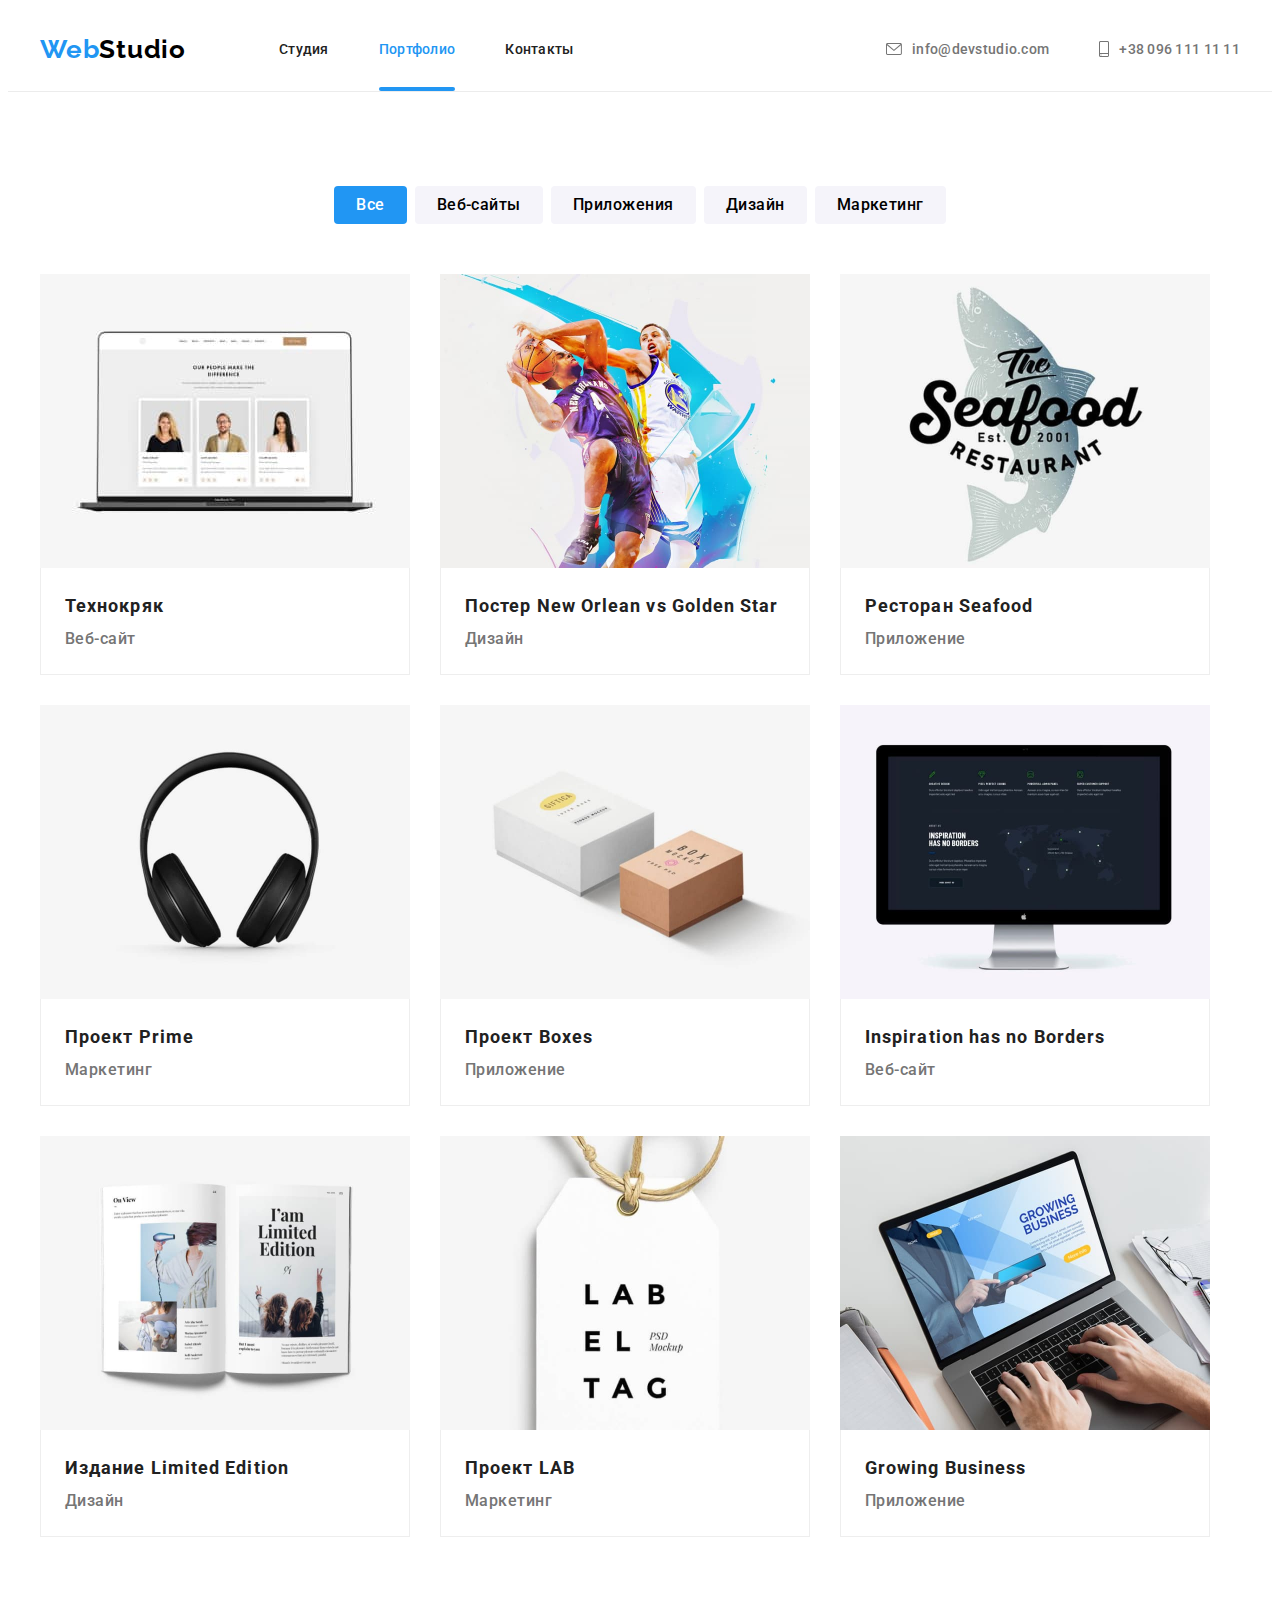
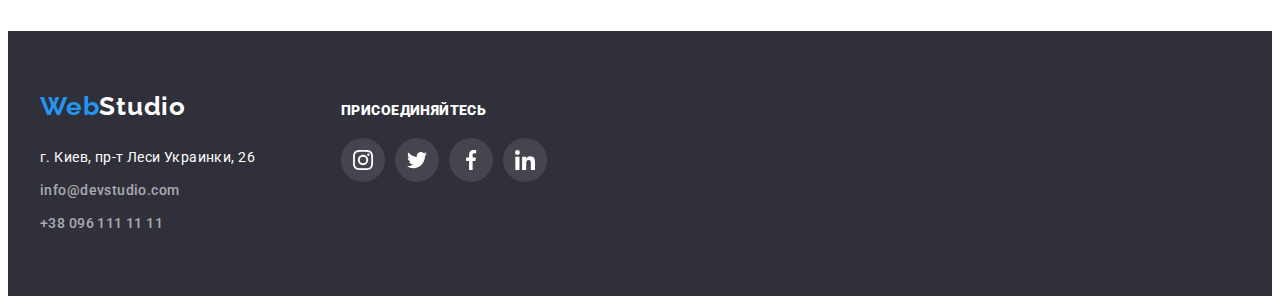
==== portfolio.html @ 6fbf35ed "Copy hw05" ====
<!DOCTYPE html>
<html lang="ru">
  <head>
    <meta charset="UTF-8" />
    <meta name="viewport" content="width=device-width, initial-scale=1.0" />
    <link rel="preconnect" href="https://fonts.googleapis.com" />
    <link rel="preconnect" href="https://fonts.gstatic.com" crossorigin />
    <link
      href="https://fonts.googleapis.com/css2?family=Montserrat:wght@400;700&family=Raleway:wght@700&family=Roboto:wght@400;500;700;900&display=swap"
      rel="stylesheet"
    />
    <title>Web Studio Portfolio</title>
    <link
      rel="stylesheet"
      href="https://cdnjs.cloudflare.com/ajax/libs/modern-normalize/1.1.0/modern-normalize.min.css"
      integrity="sha512-wpPYUAdjBVSE4KJnH1VR1HeZfpl1ub8YT/NKx4PuQ5NmX2tKuGu6U/JRp5y+Y8XG2tV+wKQpNHVUX03MfMFn9Q=="
      crossorigin="anonymous"
      referrerpolicy="no-referrer"
    />
    <link rel="stylesheet" href="./css/styles.css" />
  </head>
  <body>
    <header class="header">
      <div class="container header-flex">
        <a href="./index.html" class="company-logo"
          >Web<span class="secondary-color">Studio</span></a
        >
        <nav class="nav">
          <ul class="nav-list list">
            <li class="nav-list-item">
              <a href="./index.html" class="link">Студия</a>
            </li>
            <li class="nav-list-item">
              <a href="./portfolio.html" class="link current">Портфолио</a>
            </li>
            <li class="nav-list-item"><a href="/" class="link">Контакты</a></li>
          </ul>
        </nav>
        <ul class="contact-list list">
          <li class="contact-list-item">
            <a href="mailto:info@devstudio.com" class="link"
              ><svg class="contact-icon-envelope icon-hover">
                <use href="./images/icons.svg#icon-envelope"></use>
              </svg>
              info@devstudio.com</a
            >
          </li>
          <li class="contact-list-item">
            <a href="tel:+380961111111" class="link"
              ><svg class="contact-icon-tel icon-hover">
                <use href="./images/icons.svg#icon-smartphone"></use>
              </svg>
              +38 096 111 11 11</a
            >
          </li>
        </ul>
      </div>
    </header>
    <main>
      <section class="portfolio section">
        <h1 class="visually-hidden">Портфолио</h1>
        <div class="container">
          <ul class="filter-list list">
            <li class="filter-item">
              <button class="filter-btn current-btn" type="button">Все</button>
            </li>
            <li class="filter-item">
              <button class="filter-btn" type="button">Веб-сайты</button>
            </li>
            <li class="filter-item">
              <button class="filter-btn" type="button">Приложения</button>
            </li>
            <li class="filter-item">
              <button class="filter-btn" type="button">Дизайн</button>
            </li>
            <li class="filter-item">
              <button class="filter-btn" type="button">Маркетинг</button>
            </li>
          </ul>
          <ul class="portfolio-list list">
            <li class="portfolio-item">
              <a href="" class="link portfolio-link">
                <div class="portfolio-wrap">
                  <img
                    src="./images/macbook.jpg"
                    alt="открытый макбук про"
                    width="370"
                  />
                  <div class="portfolio-overlay">
                    <p class="overlay-description">
                      Ресурс предлагает комплексные предложения с разным уровнем
                      функционала и сервисов. Все это позволит посетителю
                      получить исчерпывающие сведения о компании или частном
                      лице.
                    </p>
                  </div>
                </div>
                <div class="portfolio-container">
                  <h2 class="portfolio-item-header">Технокряк</h2>
                  <p class="portfolio-text">Веб-сайт</p>
                </div>
              </a>
            </li>
            <li class="portfolio-item">
              <a href="" class="link portfolio-link"
                ><div class="portfolio-wrap">
                  <img
                    src="./images/poster_new_orlean.jpg"
                    alt="Постер клуба Новый орлеан"
                    width="370"
                  />
                  <div class="portfolio-overlay">
                    <p class="overlay-description">
                      Lorem ipsum dolor sit amet consectetur, adipisicing elit.
                      Accusamus fugiat quibusdam animi corporis, ipsa eum
                      aspernatur vitae reiciendis natus, deleniti eos soluta.
                      Amet quidem natus temporibus. Molestiae dignissimos,
                      aperiam omnis cupiditate incidunt explicabo sequi earum
                      iste quam. Unde nam, sunt qui dolor ut, in voluptatum
                      voluptas numquam omnis nemo rem. Aspernatur aperiam
                      impedit voluptas dolore veniam ratione, asperiores
                      obcaecati recusandae necessitatibus minima incidunt, iure
                      magni. Saepe perferendis sed quis consectetur impedit
                      debitis distinctio mollitia animi?
                    </p>
                  </div>
                </div>
                <div class="portfolio-container">
                  <h2 class="portfolio-item-header">
                    Постер <span lang="en">New Orlean vs Golden Star</span>
                  </h2>
                  <p class="portfolio-text">Дизайн</p>
                </div></a
              >
            </li>
            <li class="portfolio-item">
              <a href="" class="link portfolio-link"
                ><div class="portfolio-wrap">
                  <img
                    src="./images/seafood_logo.jpg"
                    alt="Лого ресторана Морской еды"
                    width="370"
                  />
                  <div class="portfolio-overlay">
                    <p class="overlay-description">
                      Lorem ipsum dolor sit amet consectetur adipisicing elit.
                      Totam, sit?
                    </p>
                  </div>
                </div>
                <div class="portfolio-container">
                  <h2 class="portfolio-item-header">
                    Ресторан <span lang="en">Seafood</span>
                  </h2>
                  <p class="portfolio-text">Приложение</p>
                </div></a
              >
            </li>
            <li class="portfolio-item">
              <a href="" class="link portfolio-link"
                ><div class="portfolio-wrap">
                  <img
                    src="./images/headphones.jpg"
                    alt="Наушники на белом фоне"
                    width="370"
                  />
                  <div class="portfolio-overlay">
                    <p class="overlay-description">
                      Lorem ipsum dolor sit amet consectetur adipisicing elit.
                      Facere est tempore rerum!
                    </p>
                  </div>
                </div>
                <div class="portfolio-container">
                  <h2 class="portfolio-item-header">
                    Проект <span lang="en">Prime</span>
                  </h2>
                  <p class="portfolio-text">Маркетинг</p>
                </div></a
              >
            </li>
            <li class="portfolio-item">
              <a href="" class="link portfolio-link"
                ><div class="portfolio-wrap">
                  <img
                    src="./images/boxes.jpg"
                    alt="Белая и крафтовая коробка на белом фоне"
                    width="370"
                  />
                  <div class="portfolio-overlay">
                    <p class="overlay-description">
                      Lorem ipsum dolor sit amet consectetur adipisicing.
                    </p>
                  </div>
                </div>
                <div class="portfolio-container">
                  <h2 class="portfolio-item-header">
                    Проект <span lang="en">Boxes</span>
                  </h2>
                  <p class="portfolio-text">Приложение</p>
                </div></a
              >
            </li>
            <li class="portfolio-item">
              <a href="" class="link portfolio-link"
                ><div class="portfolio-wrap">
                  <img
                    src="./images/imac.jpg"
                    alt="Пример сайта на мониторе аймака"
                    width="370"
                  />
                  <div class="portfolio-overlay">
                    <p class="overlay-description">
                      Lorem ipsum dolor sit amet consectetur adipisicing elit.
                      Minima, aut! Minus temporibus culpa ea totam aliquid ab.
                    </p>
                  </div>
                </div>
                <div class="portfolio-container">
                  <h2 class="portfolio-item-header">
                    <span lang="en">Inspiration has no Borders</span>
                  </h2>
                  <p class="portfolio-text">Веб-сайт</p>
                </div></a
              >
            </li>
            <li class="portfolio-item">
              <a href="" class="link portfolio-link"
                ><div class="portfolio-wrap">
                  <img
                    src="./images/magazine.jpg"
                    alt="Открытый журнал с примером статьи"
                    width="370"
                  />
                  <div class="portfolio-overlay">
                    <p class="overlay-description">
                      Lorem ipsum dolor sit amet consectetur adipisicing elit.
                      Sapiente, modi accusamus corporis repellat iste nobis?
                    </p>
                  </div>
                </div>
                <div class="portfolio-container">
                  <h2 class="portfolio-item-header">
                    Издание <span lang="en">Limited Edition</span>
                  </h2>
                  <p class="portfolio-text">Дизайн</p>
                </div></a
              >
            </li>
            <li class="portfolio-item">
              <a href="" class="link portfolio-link"
                ><div class="portfolio-wrap">
                  <img
                    src="./images/labeltag.jpg"
                    alt="Тег с логотипом"
                    width="370"
                  />
                  <div class="portfolio-overlay">
                    <p class="overlay-description">
                      Lorem ipsum dolor sit amet consectetur adipisicing elit.
                      Blanditiis, cumque!
                    </p>
                  </div>
                </div>
                <div class="portfolio-container">
                  <h2 class="portfolio-item-header">
                    Проект <span lang="en">LAB</span>
                  </h2>
                  <p class="portfolio-text">Маркетинг</p>
                </div></a
              >
            </li>
            <li class="portfolio-item">
              <a href="" class="link portfolio-link"
                ><div class="portfolio-wrap">
                  <img
                    src="./images/hands_on_macbook.jpg"
                    alt="Сайт приложения на мониторе ноутбука"
                    width="370"
                  />
                  <div class="portfolio-overlay">
                    <p class="overlay-description">
                      Lorem ipsum dolor sit amet.
                    </p>
                  </div>
                </div>
                <div class="portfolio-container">
                  <h2 class="portfolio-item-header">
                    <span lang="en">Growing Business</span>
                  </h2>
                  <p class="portfolio-text">Приложение</p>
                </div></a
              >
            </li>
          </ul>
        </div>
      </section>
    </main>
    <footer class="footer">
      <div class="container footer-flex">
        <div class="footer-flex-box">
          <a href="./index.html" class="company-logo"
            >Web<span class="secondary-color">Studio</span></a
          >
          <address class="address">
            <p class="address-text">г. Киев, пр-т Леси Украинки, 26</p>
            <ul class="address-list list">
              <li class="address-item link">
                <a href="mailto:info@devstudio.com" class="link"
                  >info@devstudio.com</a
                >
              </li>
              <li class="address-item link">
                <a href="tel:+380961111111" class="link">+38 096 111 11 11</a>
              </li>
            </ul>
          </address>
        </div>
        <div class="connect">
          <p class="footer-connect-header"><strong>Присоединяйтесь</strong></p>
          <ul class="social-list list">
            <li class="social-list-item">
              <a href="/" class="social-link"
                ><svg class="social-trumb">
                  <use href="./images/icons.svg#icon-instagram"></use>
                </svg>
              </a>
            </li>
            <li class="social-list-item">
              <a href="/" class="social-link"
                ><svg class="social-trumb">
                  <use href="./images/icons.svg#icon-twitter"></use>
                </svg>
              </a>
            </li>
            <li class="social-list-item">
              <a href="/" class="social-link"
                ><svg class="social-trumb">
                  <use href="./images/icons.svg#icon-facebook"></use>
                </svg>
              </a>
            </li>
            <li class="social-list-item">
              <a href="/" class="social-link"
                ><svg class="social-trumb">
                  <use href="./images/icons.svg#icon-linkedin"></use>
                </svg>
              </a>
            </li>
          </ul>
        </div>
      </div>
    </footer>
  </body>
</html>
---- css/styles.css ----
:root {
  --main-text-color: #757575;
  --header-color: #212121;
  --accent-color: #2196f3;
  --logo-color: #2196f3;
  --header-secondary-logo-color: #000000;
  --footer-secondary-logo-color: #ffffff;
  --footer-contact-color: rgba(255, 255, 255, 0.6);
  --middle-bg-color: #f5f4fa;
  --dark-bg-color: #2f303a;
  --body-bg-color: #ffffff;
  --btn-text-accent-color: #ffffff;
  --icon-cont-bg: #f5f4fa;
  --thumb-color: #afb1b8;
  --transition: 250ms;
  --cubic: cubic-bezier(0.4, 0, 0.2, 1);
}

body {
  font-family: 'Roboto', sans-serif;
  background-color: var(--body-bg-color);
  color: var(--main-text-color);
}

.visually-hidden {
  position: absolute;
  white-space: nowrap;
  width: 1px;
  height: 1px;
  overflow: hidden;
  border: 0;
  padding: 0;
  clip: rect(0 0 0 0);
  clip-path: inset(50%);
  margin: -1px;
}

.list {
  list-style: none;
}

.link {
  text-decoration: none;
  transition: color var(--transition) var(--cubic);
}

h1,
h2,
h3,
p {
  margin: 0;
}

ul {
  margin: 0;
  padding-left: 0;
}

.container {
  width: 1200px;
  padding-left: 15px;
  padding-right: 15px;
  margin: 0 auto;
}

.section {
  padding-top: 94px;
  padding-bottom: 94px;
}

img {
  display: block;
  max-width: 100%;
  height: auto;
}

/* ---------------- HEADER ---------------- */
.header {
  border: 1px #ececec;
  border-bottom-style: solid;
}

.company-logo {
  font-family: 'Raleway', sans-serif;
  font-weight: 700;
  font-size: 26px;
  line-height: 1.19;
  letter-spacing: 0.03em;
  text-decoration: none;
  color: var(--logo-color);
  padding-top: 24px;
  padding-bottom: 24px;
}

header .company-logo .secondary-color {
  color: var(--header-secondary-logo-color);
}

.nav-list-item .link {
  padding-top: 32px;
  padding-bottom: 32px;
  display: block;
}

.contact-list-item .link {
  padding-top: 32px;
  padding-bottom: 32px;
}

.header-flex,
.nav-list,
.contact-list {
  display: flex;
}

.header-flex {
  align-items: center;
}

.nav-list {
  margin-left: 93px;
}

.contact-list {
  margin-left: auto;
}

.nav-list-item {
  display: block;
}

.nav-list-item + .nav-list-item,
.contact-list-item + .contact-list-item {
  margin-left: 50px;
}

.link,
.link:visited {
  font-weight: 500;
  font-size: 14px;
  line-height: 1.33;
  letter-spacing: 0.02em;
  color: var(--header-color);
}

.contact-list-item .link {
  display: flex;
  align-items: center;
  font-weight: 500;
  font-size: 14px;
  line-height: 1.33;
  letter-spacing: 0.02em;
  color: var(--main-text-color);
}

.contact-icon-envelope {
  width: 16px;
  height: 12px;
  fill: var(--main-text-color);
  margin-right: 10px;
}

.contact-icon-tel {
  width: 10px;
  height: 16px;
  fill: var(--main-text-color);
  margin-right: 10px;
}

.link:hover,
.link:focus {
  color: var(--accent-color);
}

.link:hover .icon-hover,
.link:focus .icon-hover {
  fill: currentColor;
}

.link.current {
  color: var(--accent-color);
  position: relative;
}

.link.current::after {
  content: '';

  position: absolute;
  left: 0;
  bottom: 0;

  width: 100%;
  height: 4px;
  border-radius: 2px;

  background-color: var(--accent-color);
}

/* ---------------- HERO ---------------- */
.hero {
  padding: 200px 0px;
  /* background-color: var(--dark-bg-color); */
}

.hero-img {
  background-image: linear-gradient(
      to right,
      rgba(47, 48, 58, 0.4),
      rgba(47, 48, 58, 0.4)
    ),
    url(../images/hero-bg-img.jpg);
  max-width: 1600px;
  height: 600px;
  margin-left: auto;
  margin-right: auto;
}

.hero-title {
  max-width: 700px;
  font-weight: 900;
  font-size: 44px;
  line-height: 1.36;
  text-align: center;
  letter-spacing: 0.06em;
  text-transform: uppercase;
  color: #ffffff;
  margin: 0 auto;
  margin-bottom: 30px;
}

.hero-btn {
  min-width: 200px;
  font-family: inherit;
  font-weight: 700;
  font-size: 16px;
  line-height: 1.88;
  align-items: center;
  text-align: center;
  border: none;
  border-radius: 4px;
  letter-spacing: 0.06em;
  color: var(--btn-text-accent-color);
  cursor: pointer;
  background-color: var(--accent-color);
  display: block;
  margin: 0 auto;
  padding: 10px 24px;

  transition: background-color var(--transition) var(--cubic);
}

.hero-btn:hover,
.hero-btn:focus {
  background-color: #188ce8;
}

/* ---------------- FEATURES ---------------- */
.features-list {
  display: flex;
  gap: 30px;
}

.features-item {
  width: calc((100% - 90px) / 4);
}

.features-item:last-child {
  margin-right: 0;
}

.icon-container {
  height: 120px;
  background: var(--icon-cont-bg);
  border-radius: 4px;
  margin-bottom: 30px;
  display: flex;
  justify-content: center;
  align-items: center;
}

.features-icon {
  width: 70px;
  height: 70px;
}

.features-title {
  font-weight: 700;
  font-size: 14px;
  line-height: 1.43;
  letter-spacing: 0.03em;
  text-transform: uppercase;
  color: var(--header-color);
  margin-bottom: 10px;
}

.features-text {
  font-weight: 400;
  font-size: 14px;
  line-height: 1.71;
  letter-spacing: 0.03em;
}

/* ---------------- GALLERY ---------------- */
.gallery.section {
  padding-top: 0;
}

.gallery-title {
  font-weight: 700;
  font-size: 36px;
  line-height: 1.17;
  text-align: center;
  letter-spacing: 0.03em;
  color: var(--header-color);
  margin-bottom: 50px;
}

.gallery-list {
  display: flex;
  gap: 30px;
  justify-content: center;
}

.gallery-item {
  position: relative;
}

.label {
  position: absolute;
  bottom: 0;

  display: flex;
  align-items: center;
  justify-content: center;
  width: 100%;
  min-height: 70px;
  background-color: rgba(47, 48, 58, 0.8);
}

.label-text {
  font-weight: 700;
  font-size: 14px;
  line-height: 1.42;
  text-align: center;
  letter-spacing: 0.03em;
  text-transform: uppercase;
  color: var(--btn-text-accent-color);
}

/* ---------------- TEAM ---------------- */
.team {
  background-color: var(--middle-bg-color);
}

.team-main-title {
  font-weight: 700;
  font-size: 36px;
  line-height: 1.17;
  text-align: center;
  letter-spacing: 0.03em;
  color: var(--header-color);
  margin-bottom: 50px;
}

.team-list {
  display: flex;
  justify-content: center;
}

.team-item:not(:last-child) {
  margin-right: 30px;
}

.team-container {
  padding: 30px 0px;
}

.team-title {
  font-weight: 500;
  font-size: 16px;
  line-height: 1.19;
  text-align: center;
  letter-spacing: 0.03em;
  color: var(--header-color);
  margin-bottom: 10px;
}

.team-text {
  font-size: 16px;
  line-height: 1.19;
  text-align: center;
  letter-spacing: 0.03em;
  margin-bottom: 16px;
}

.team-item {
  max-width: 270px;
  background-color: var(--body-bg-color);
  box-shadow: 0px 1px 3px rgba(0, 0, 0, 0.12), 0px 1px 1px rgba(0, 0, 0, 0.14),
    0px 2px 1px rgba(0, 0, 0, 0.2);
  border-radius: 0px 0px 4px 4px;
}

.social-list {
  display: flex;
  justify-content: center;
}

.social-list-item {
  width: 44px;
  height: 44px;
  margin-right: 10px;
}

.social-list-item:last-child {
  margin-right: 0;
}

.social-link {
  display: flex;
  align-items: center;
  justify-content: center;

  width: 100%;
  height: 100%;
  border-radius: 50%;
  line-height: 0;

  transition: background-color var(--transition) var(--cubic);
}

.social-trumb {
  height: 20px;
  width: 20px;
  fill: var(--thumb-color);

  transition: fill var(--transition) var(--cubic);
}

.connect .social-link {
  background: rgba(255, 255, 255, 0.1);
}

.social-link:hover,
.social-link:focus {
  background-color: #2196f3;
}

.social-link:hover .social-trumb,
.social-link:focus .social-trumb {
  fill: var(--btn-text-accent-color);
}

/* ---------------- CLIENTS ---------------- */
.clients-title {
  font-style: normal;
  font-weight: 700;
  font-size: 36px;
  line-height: 42px;
  text-align: center;
  letter-spacing: 0.03em;
  color: var(--header-color);
  margin-bottom: 50px;
}

.clients-list {
  display: flex;
  gap: 30px;
}

.clients-list-item {
  width: 170px;
  height: 92px;
}

.clients-link {
  display: flex;
  justify-content: center;
  align-items: center;
  width: 100%;
  height: 100%;
  line-height: 0;
  border: 1px solid var(--thumb-color);
  border-radius: 4px;

  transition: border var(--transition) var(--cubic);
}

.clients-trumb {
  fill: var(--thumb-color);
  width: 106px;
  height: 60px;

  transition: fill var(--transition) var(--cubic);
}

.clients-link:hover,
.clients-link:focus {
  border: 1px solid var(--accent-color);
  border-radius: 4px;
}

.clients-link:hover .clients-trumb,
.clients-link:focus .clients-trumb {
  fill: var(--accent-color);
}

/* ---------------- FOOTER ---------------- */
.footer {
  background-color: var(--dark-bg-color);
  padding: 60px 0px;
}

.footer .container .company-logo {
  display: inline-block;
  padding: 0;
  margin-bottom: 24px;
}

.company-logo .secondary-color {
  display: inline-block;
  color: var(--footer-secondary-logo-color);
}

.footer-flex {
  display: flex;
  align-items: baseline;
}

.footer-flex-box {
  width: 231px;
  margin-right: 70px;
}

.adress-item:not(:last-child) {
  margin-bottom: 9px;
}

.address,
.address a:link {
  display: inline-block;
  font-style: normal;
  font-size: 14px;
  line-height: 1.71;
  letter-spacing: 0.03em;
  color: #ffffff;
}

.address .link:link {
  color: var(--footer-contact-color);
}

.address .link:hover,
.address .link:focus {
  color: var(--accent-color);
}

.address-text {
  margin-bottom: 9px;
}

.address-item:not(:last-child) {
  margin-bottom: 9px;
}

.footer-connect-header {
  font-weight: 700;
  font-size: 14px;
  line-height: 16px;
  letter-spacing: 0.03em;
  text-transform: uppercase;

  color: var(--btn-text-accent-color);
  margin-bottom: 20px;
}

.connect .social-trumb {
  fill: #fff;
}

/* ---------------- MODAL ---------------- */

.backdrop {
  position: fixed;
  top: 0;
  left: 0;

  width: 100%;
  height: 100%;
  background-color: rgba(0, 0, 0, 0.2);
  opacity: 1;
  transition: opacity var(--transition) var(--cubic);
}

.backdrop.is-hidden {
  opacity: 0;
  pointer-events: none;
}

.backdrop.is-hidden .modal {
  transform: translate(-50%, -50%) scale(0.5);
}

.modal {
  position: absolute;
  top: 50%;
  left: 50%;
  transform: translate(-50%, -50%) scale(1);

  width: 528px;
  height: 581px;
  box-shadow: 0px 1px 3px rgba(0, 0, 0, 0.12), 0px 1px 1px rgba(0, 0, 0, 0.14),
    0px 2px 1px rgba(0, 0, 0, 0.2);
  border-radius: 4px;

  background-color: var(--body-bg-color);
  padding: 8px;

  transition: transform var(--transition) var(--cubic);
}

.modal-link {
  width: 30px;
  height: 30px;
  line-height: 0;
  display: block;
  border-radius: 50%;
  border: 1px solid rgba(0, 0, 0, 0.1);
  padding: 5px;
  margin-left: auto;
  cursor: pointer;
  background-color: transparent;

  transition: transform var(--transition) var(--cubic);
}

.modal-link:hover .modal-btn {
  transform: scale(1.05) rotate(270deg);
}

.modal-link:hover {
  transform: scale(1.05);
}

.modal-btn {
  display: block;
  width: 18px;
  height: 18px;

  transition: transform var(--transition) var(--cubic);
}

.modal-svg {
  display: block;
  fill: #000000;
  transform-origin: 18px 18px;
}

/* ---------------- PORTFOLIO PAGE---------------- */
.filter-list {
  display: flex;
  justify-content: center;
  margin-bottom: 50px;
}

.filter-item {
  display: block;
}

.filter-item:not(:last-child) {
  margin-right: 8px;
}

.filter-btn {
  font-family: inherit;
  font-weight: 500;
  font-size: 16px;
  line-height: 1.62;
  text-align: center;
  letter-spacing: 0.03em;
  cursor: pointer;
  background-color: var(--middle-bg-color);
  border: none;
  border-radius: 4px;
  padding: 6px 22px;

  transition: background-color var(--transition) var(--cubic),
    color var(--transition) var(--cubic),
    box-shadow var(--transition) var(--cubic);
}

.filter-btn:hover,
.filter-btn:focus {
  background-color: var(--accent-color);
  color: var(--btn-text-accent-color);
  box-shadow: 0px 3px 1px rgba(0, 0, 0, 0.1), 0px 1px 2px rgba(0, 0, 0, 0.08),
    0px 2px 2px rgba(0, 0, 0, 0.12);
  border-radius: 4px;
}

.current-btn {
  background-color: var(--accent-color);
  color: var(--btn-text-accent-color);
}

.portfolio-item-header {
  font-weight: 700;
  font-size: 18px;
  line-height: 2;
  letter-spacing: 0.06em;
  color: var(--header-color);
}

.portfolio-list {
  display: flex;
  flex-wrap: wrap;
}

.portfolio-item {
  width: 370px;

  margin-right: 30px;
  margin-bottom: 30px;
}

.portfolio-item:nth-child(3n) {
  margin-right: 0;
}

.portfolio-item:nth-last-child(-n + 3) {
  margin-bottom: 0;
}

.portfolio-wrap {
  position: relative;
  overflow: hidden;
}

.portfolio-overlay {
  display: flex;
  align-items: center;
  position: absolute;
  top: 0;
  transform: translateY(101%);
  overflow: hidden;

  transition: transform var(--transition) var(--cubic);

  width: 100%;
  height: 100%;
  background-color: rgba(33, 150, 243, 0.9);
  padding: 24px;
  color: var(--btn-text-accent-color);
}

.overlay-description {
  font-family: 'Roboto';
  font-style: normal;
  font-weight: 400;
  font-size: 18px;
  line-height: 1.56;
  letter-spacing: 0.03em;
}

.portfolio-link {
  display: block;
  transition: box-shadow var(--transition) var(--cubic);
}

.portfolio-link:hover,
.portfolio-link:focus {
  box-shadow: 0px 1px 1px rgba(0, 0, 0, 0.12), 0px 4px 4px rgba(0, 0, 0, 0.06),
    1px 4px 6px rgba(0, 0, 0, 0.16);
}

.portfolio-link:hover .portfolio-overlay,
.portfolio-link:focus .portfolio-overlay {
  transform: translateY(0%);
}

.portfolio-text {
  font-size: 16px;
  line-height: 1.88;
  letter-spacing: 0.03em;
}

.portfolio-item .link:visited {
  color: var(--main-text-color);
}

.portfolio-container {
  border: 1px solid #eeeeee;
  border-top: 0;
  padding: 20px 24px;
}
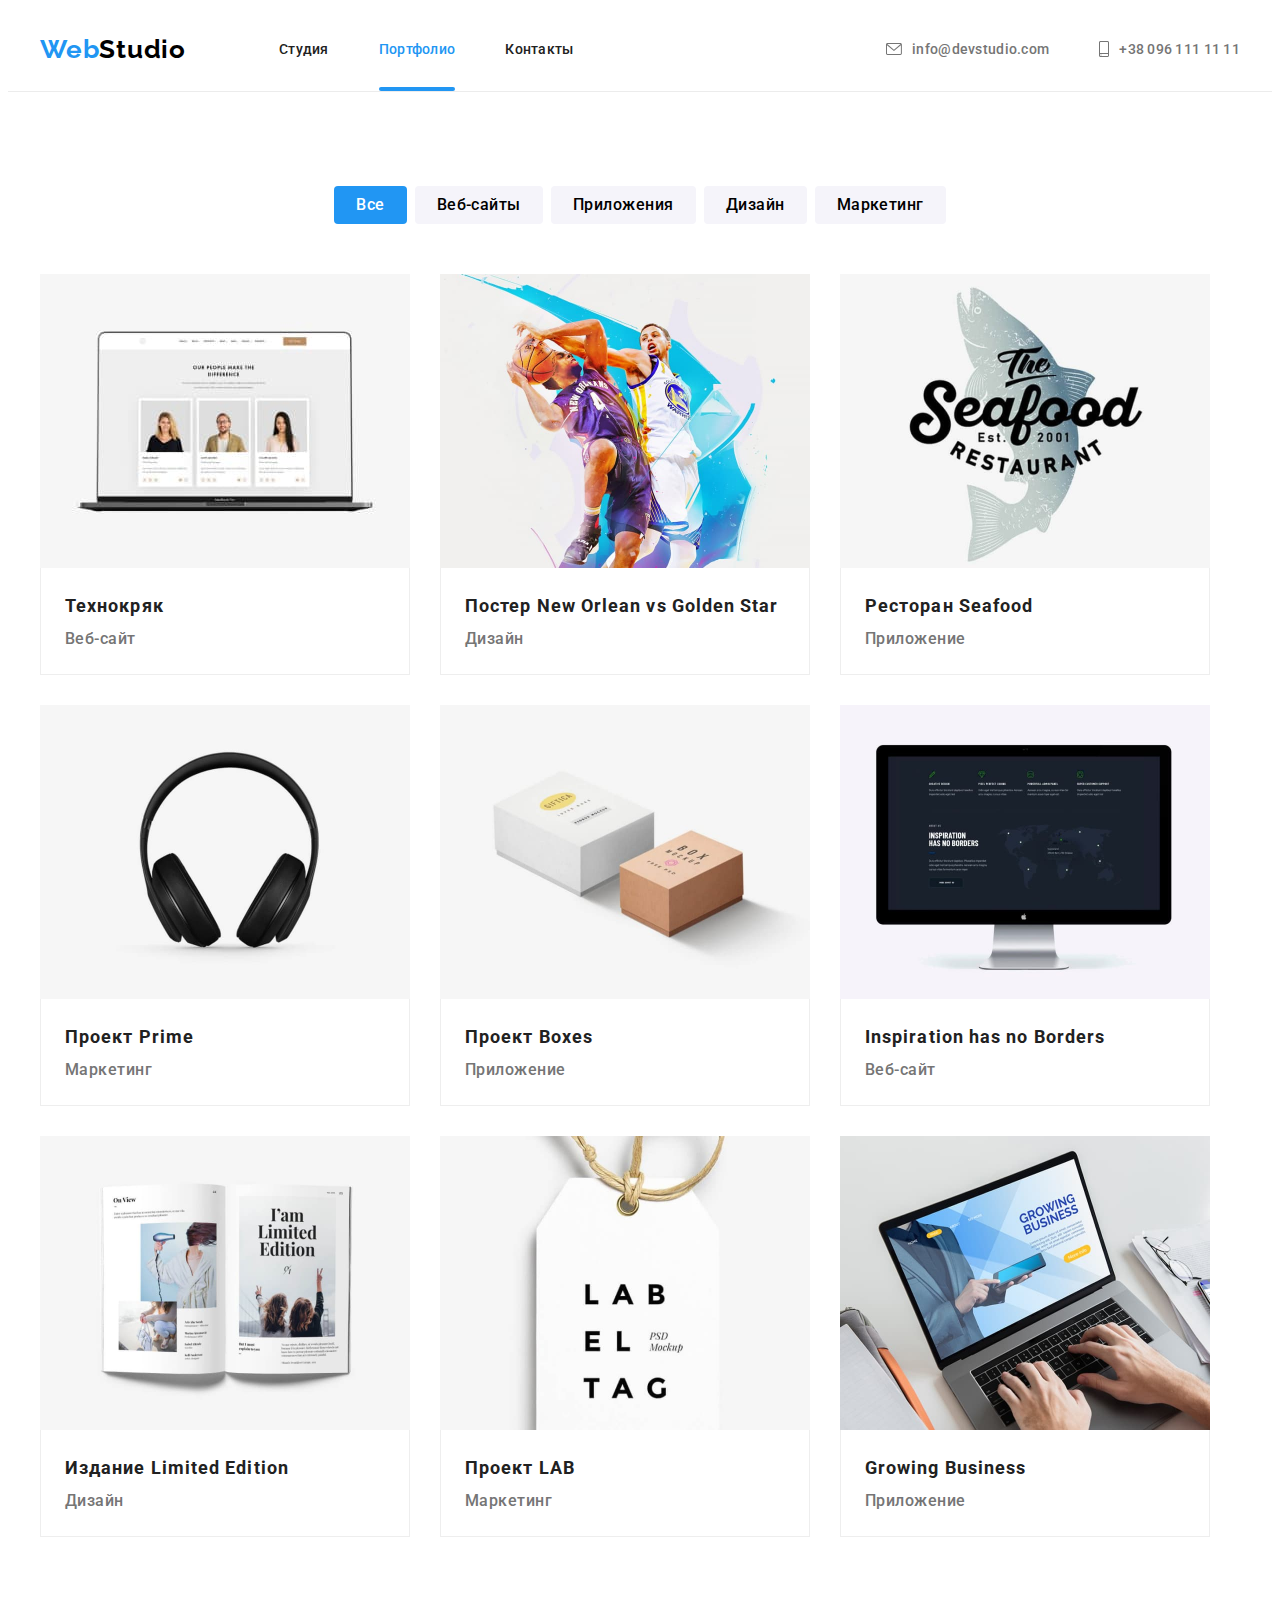
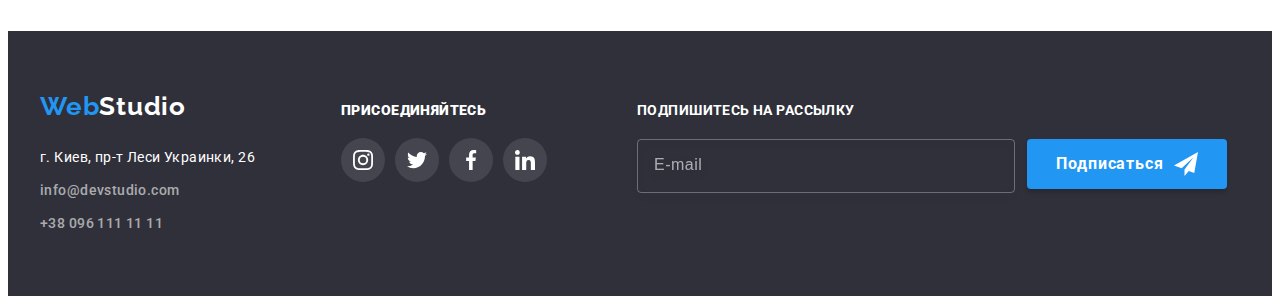
==== commit 652f3f33: "add subscribe to portfolio footer" ====
--- a/portfolio.html
+++ b/portfolio.html
@@ -349,6 +349,26 @@
             </li>
           </ul>
         </div>
+        <form class="subscribe_form">
+          <label for="subscribe-input" class="footer-connect-header"
+            >Подпишитесь на рассылку</label
+          >
+          <div class="subscribe">
+            <input
+              type="email"
+              class="subscribe-input"
+              placeholder="E-mail"
+              id="subscribe-input"
+            />
+
+            <button class="hero-btn subscribe-btn" type="submit">
+              Подписаться
+              <svg class="send-btn-icon">
+                <use href="./images/icons.svg#icon-icon-send"></use>
+              </svg>
+            </button>
+          </div>
+        </form>
       </div>
     </footer>
   </body>
--- a/css/styles.css
+++ b/css/styles.css
@@ -562,7 +562,9 @@
 .address-item:not(:last-child) {
   margin-bottom: 9px;
 }
-
+.connect {
+  margin-right: 90px;
+}
 .footer-connect-header {
   font-weight: 700;
   font-size: 14px;
@@ -578,6 +580,49 @@
   fill: #fff;
 }
 
+.subscribe {
+  display: flex;
+  margin-top: 20px;
+}
+.subscribe-input {
+  width: 358px;
+  height: 50px;
+
+  border: 1px solid rgba(255, 255, 255, 0.3);
+  filter: drop-shadow(0px 4px 4px rgba(0, 0, 0, 0.15));
+  border-radius: 4px;
+  background-color: transparent;
+  color: var(--btn-text-accent-color);
+  padding-left: 16px;
+  margin-right: 12px;
+}
+
+.subscribe-input:focus-visible {
+  outline: var(--accent-color) auto 1px;
+}
+
+.subscribe-input::placeholder {
+  font-weight: 400;
+  font-size: 16px;
+  line-height: 1.25;
+  letter-spacing: 0.03em;
+
+  color: rgba(255, 255, 255, 0.6);
+}
+
+.subscribe-btn {
+  display: flex;
+  justify-content: center;
+  box-shadow: 0px 4px 4px rgba(0, 0, 0, 0.15);
+  border-radius: 4px;
+  margin: 0;
+  height: 50px;
+}
+.send-btn-icon {
+  height: 24px;
+  width: 24px;
+  margin-left: 10px;
+}
 /* ---------------- MODAL ---------------- */
 
 .backdrop {
@@ -614,12 +659,15 @@
   border-radius: 4px;
 
   background-color: var(--body-bg-color);
-  padding: 8px;
+  padding: 40px;
 
   transition: transform var(--transition) var(--cubic);
 }
 
 .modal-link {
+  position: absolute;
+  right: 8px;
+  top: 8px;
   width: 30px;
   height: 30px;
   line-height: 0;
@@ -633,15 +681,6 @@
 
   transition: transform var(--transition) var(--cubic);
 }
-
-.modal-link:hover .modal-btn {
-  transform: scale(1.05) rotate(270deg);
-}
-
-.modal-link:hover {
-  transform: scale(1.05);
-}
-
 .modal-btn {
   display: block;
   width: 18px;
@@ -654,6 +693,137 @@
   display: block;
   fill: #000000;
   transform-origin: 18px 18px;
+}
+.modal-link:hover .modal-btn {
+  transform: scale(1.05) rotate(270deg);
+}
+
+.modal-link:hover {
+  transform: scale(1.05);
+}
+.modal-link:hover .modal-svg {
+  fill: var(--accent-color);
+}
+.modal-title {
+  font-weight: 700;
+  font-size: 20px;
+  line-height: 1.15;
+  text-align: center;
+  letter-spacing: 0.03em;
+  color: var(--header-color);
+  text-align: center;
+  margin-bottom: 12px;
+}
+.modal-label {
+  max-height: 14px;
+  font-weight: 400;
+  font-size: 12px;
+  line-height: calc(14 / 12);
+  letter-spacing: 0.01em;
+  color: var(--main-text-color);
+}
+
+.input-field {
+  position: relative;
+}
+.modal-input {
+  margin-bottom: 10px;
+  margin-top: 5px;
+  width: 100%;
+  height: 40px;
+  border: 1px solid rgba(33, 33, 33, 0.2);
+  border-radius: 4px;
+  background-color: transparent;
+  padding-left: 42px;
+}
+
+.modal-input:focus-visible,
+.modal-comment:focus-visible {
+  outline: 1px solid #2196f3;
+  border: 0;
+  border-radius: 4px;
+}
+
+.modal-input:focus-visible + .form-input-icon {
+  fill: var(--accent-color);
+}
+
+.form-input-icon {
+  position: absolute;
+  top: 45%;
+  left: 12px;
+
+  transform: translateY(-50%);
+
+  width: 18px;
+  height: 18px;
+}
+
+.send-btn {
+  box-shadow: 0px 4px 4px rgba(0, 0, 0, 0.15);
+  border-radius: 4px;
+}
+
+.modal-comment {
+  width: 100%;
+  height: 120px;
+  margin-top: 5px;
+  border: 1px solid rgba(33, 33, 33, 0.2);
+  border-radius: 4px;
+  background-color: transparent;
+  resize: none;
+  padding: 12px 16px;
+  margin-bottom: 20px;
+}
+
+.modal-comment::placeholder {
+  font-weight: 400;
+  font-size: 12px;
+  line-height: calc(14 / 12);
+  letter-spacing: 0.01em;
+  color: rgba(117, 117, 117, 0.5);
+}
+.modal-checkbox {
+  position: relative;
+  display: flex;
+  justify-content: center;
+  margin-bottom: 30px;
+}
+.modal-checkbox .modal-label {
+  display: flex;
+  align-items: center;
+  font-weight: 400;
+  font-size: 14px;
+  line-height: 1.71;
+  letter-spacing: 0.03em;
+  color: var(--main-text-color);
+}
+
+.checkbox-input {
+  appearance: none;
+}
+
+.check-box {
+  display: flex;
+
+  border: 2px solid #000000;
+  border-radius: 2px;
+  margin-right: 7px;
+}
+
+.form-checkbox-icon {
+  display: inline-block;
+  width: 15px;
+  height: 15px;
+  opacity: 0;
+}
+
+.checkbox-input:checked + .check-box {
+  border: 2px solid var(--accent-color);
+  background-color: var(--accent-color);
+}
+.checkbox-input:checked + .check-box .form-checkbox-icon {
+  opacity: 1;
 }
 
 /* ---------------- PORTFOLIO PAGE---------------- */
